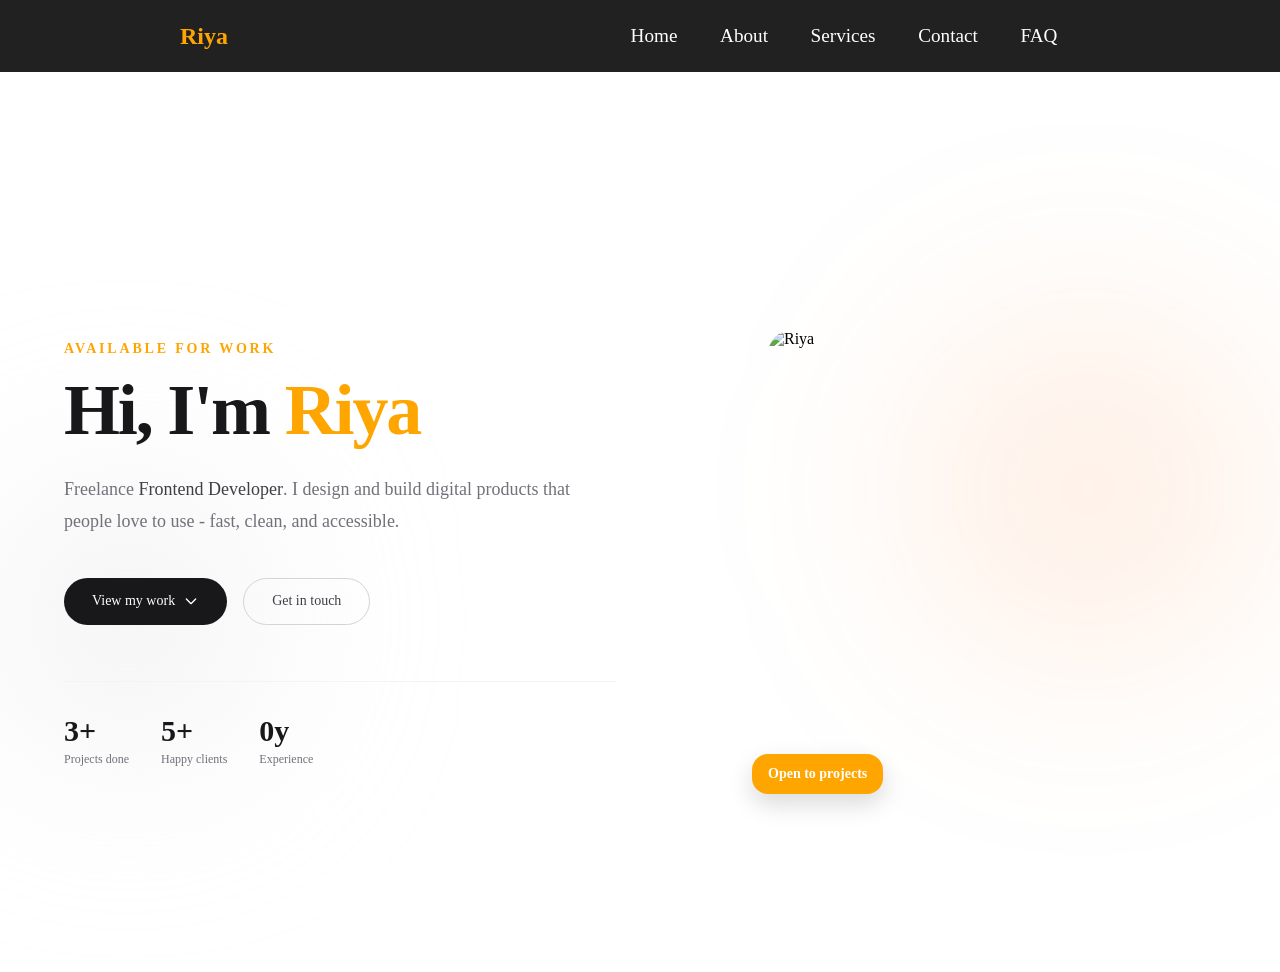
==== index.html @ 4c2017e2 "initial commit" ====
<!DOCTYPE html>
<html lang="en">
<head>
    <meta charset="UTF-8">
    <meta name="viewport" content="width=device-width, initial-scale=1.0">
    <title>Riya Portfolio</title>
    <link rel="stylesheet" href="mystyle.css">
</head>
<body>
    <header>
        <div class="logo">
            <span class="accent">Riya</span>
        </div>
        <nav>
            <li>Home</li>
            <li>About</li>
            <li>Services</li>
            <li>Contact</li>
            <li>FAQ</li>
        </nav>
    </header>
 <main>

  <section id="hero" class="hero-section">
    <div class="hero-blob hero-blob-right"></div>
    <div class="hero-blob hero-blob-left"></div>
    <div class="container">
      <div class="hero-grid">
        <div class="hero-content">
          <p class="hero-label reveal in accent" style="font-weight: bold;">
            Available for work
          </p>
          <h1 class="hero-title reveal d1 in">
            Hi, I'm <span class="accent">Riya</span>
          </h1>

          <p class="hero-description reveal d2 in">
            Freelance
            <strong>Frontend Developer</strong>.
            I design and build digital products that people love to use -
            fast, clean, and accessible.
          </p>

          <div class="hero-actions reveal d3 in">

            <a href="#work" class="btn btn-primary shimmer">
              View my work
              <svg viewBox="0 0 24 24" aria-hidden="true">
                <path
                  d="M19 9l-7 7-7-7"
                  stroke-linecap="round"
                  stroke-linejoin="round">
                </path>
              </svg>
            </a>

            <a href="#contact" class="btn btn-secondary">
              Get in touch
            </a>

          </div>

          <div class="hero-stats reveal d4 in">

            <div class="stat">
              <p class="stat-number">3+</p>
              <p class="stat-label">Projects done</p>
            </div>

            <div class="stat">
              <p class="stat-number">5+</p>
              <p class="stat-label">Happy clients</p>
            </div>

            <div class="stat">
              <p class="stat-number">0y</p>
              <p class="stat-label">Experience</p>
            </div>

          </div>

        </div>

        <div class="hero-image-wrapper reveal d2 in">

          <div class="hero-image-card">

            <div class="pf">
              <img
                src="profile.jpg"
                alt="Riya">
            </div>

            <div class="status-badge">
              Open to projects
            </div>

          </div>

        </div>

      </div>

    </div>

  </section>

</main>
</body>
</html>
---- mystyle.css ----
*{
    margin: 0;
    box-sizing: border-box;
}

header{
    display: flex;
  background-color: rgba(9, 9, 11, 0.9);
    justify-content: space-around;
    height: 8vh;
    align-items: center;
    justify-content: space-around;
}
.logo{
    font-size: 1.5em;
    font-weight: bold;
    color: rgb(255 255 255); /* white */
}
nav{
    width: 40%;
    display: flex;
    justify-content: space-evenly;
    list-style: none;
}
.icons{
    width: 20%;
    text-align: center;
}
nav li{
    font-size: 1.2em;
    /* font-weight: bold; */
    color: rgb(255 255 255); /* white */
   
    transition-property: color;
    transition-timing-function: cubic-bezier(0.4, 0, 0.2, 1);
    transition-duration: 150ms;
}

nav li:hover {
  color: rgb(24 24 27); /* zinc-900 */
}
main {
  width: 100%;
}

/* Hero Section */
.hero-blob {
  position: absolute;
  border-radius: 50%;
  pointer-events: none;
  filter: blur(96px);
}

.hero-blob-right {
  top: 25%;
  right: 0;
  width: 24rem;
  height: 24rem;
  background: rgba(249, 115, 22, 0.1);
}

.hero-blob-left {
  bottom: 25%;
  left: 0;
  width: 16rem;
  height: 16rem;
  background: rgba(228, 228, 231, 0.5);
}

.hero-image-wrapper {
  display: flex;
  justify-content: center;
}


/* HERO */

.hero-section {
  position: relative;
  min-height: 100vh;
  display: flex;
  align-items: center;
  padding-top: 4rem;
  overflow: hidden;
}

.container {
  position: relative;
  z-index: 10;
  width: 100%;
  max-width: 1200px;
  margin: 0 auto;
  padding: 6rem 1.5rem;
}

.hero-grid {
  display: grid;
  gap: 3rem;
  align-items: center;
}

.hero-content {
  max-width: 600px;
}

/* Decorative blobs */

.hero-blob {
  position: absolute;
  border-radius: 50%;
  pointer-events: none;
}

.hero-blob-right {
  top: 25%;
  right: 0;
  width: 24rem;
  height: 24rem;
  background: rgba(249, 115, 22, 0.1);
  filter: blur(100px);
}

.hero-blob-left {
  left: 0;
  bottom: 25%;
  width: 16rem;
  height: 16rem;
  background: rgba(228, 228, 231, 0.5);
  filter: blur(100px);
}

/* Text */

.hero-label {
  margin-bottom: 1rem;
  color: var(--accent);
  font-size: .875rem;
  font-weight: 500;
  text-transform: uppercase;
  letter-spacing: .2em;
}

.hero-title {
  margin-bottom: 1.5rem;
  color: #18181b;
  font-size: clamp(3rem, 8vw, 4.5rem);
  font-weight: 700;
  line-height: 1.05;
  letter-spacing: -0.03em;
}

.accent {
  color: orange;
}

.hero-description {
  max-width: 32rem;
  margin-bottom: 2.5rem;
  color: #71717a;
  font-size: 1.125rem;
  font-weight: 300;
  line-height: 1.8;
}

.hero-description strong {
  color: #3f3f46;
  font-weight: 500;
}

/* Buttons */

.hero-actions {
  display: flex;
  flex-wrap: wrap;
  gap: 1rem;
}

.btn {
  display: inline-flex;
  align-items: center;
  justify-content: center;
  gap: .5rem;

  padding: .9rem 1.75rem;

  border-radius: 999px;
  text-decoration: none;

  font-size: .875rem;
  font-weight: 500;

  transition: .3s ease;
}

.btn svg {
  width: 16px;
  height: 16px;
  fill: none;
  stroke: currentColor;
  stroke-width: 2;
}

.btn-primary {
  background: #18181b;
  color: white;
}

.btn-primary:hover {
  background: #3f3f46;
}

.btn-secondary {
  border: 1px solid #d4d4d8;
  color: #3f3f46;
}

.btn-secondary:hover {
  background: #fafafa;
}

/* Stats */

.hero-stats {
  display: flex;
  gap: 2rem;

  margin-top: 3.5rem;
  padding-top: 2rem;

  border-top: 1px solid #f4f4f5;
}

.stat-number {
  color: #18181b;
  font-size: 1.875rem;
  font-weight: 700;
}

.stat-label {
  margin-top: .25rem;
  color: #71717a;
  font-size: .75rem;
}

/* Image */

.hero-image-wrapper {
  display: flex;
  justify-content: center;
}

.hero-image-card {
  position: relative;
  width: 24rem;
  height: 24rem;
}

.pf {
  width: 100%;
  height: 100%;
  overflow: hidden;
  border-radius: 1.5rem;
}

.pf img {
  width: 100%;
  height: 100%;
  object-fit: cover;
  display: block;
}

.status-badge {
  position: absolute;
  left: -1rem;
  bottom: -1rem;

  padding: .75rem 1rem;

  background: orange;
  color: white;

  font-size: .875rem;
  font-weight: 700;

  border-radius: 1rem;

  box-shadow: 0 10px 25px rgba(0,0,0,.15);
}

/* Desktop */

@media (min-width: 768px) {
  .hero-grid {
    grid-template-columns: 1fr 1fr;
  }

  .hero-image-wrapper {
    justify-content: flex-end;
  }
}

@media (min-width: 1024px) {
  .hero-image-card {
    width: 28rem;
    height: 28rem;
  }
}

/* Dark mode */

.dark .hero-title,
.dark .stat-number {
  color: white;
}

.dark .hero-description,
.dark .stat-label {
  color: #a1a1aa;
}

.dark .hero-description strong {
  color: #d4d4d8;
}

.dark .btn-primary {
  background: white;
  color: #18181b;
}

.dark .btn-primary:hover {
  background: #e4e4e7;
}

.dark .btn-secondary {
  color: #d4d4d8;
  border-color: #3f3f46;
}

.dark .btn-secondary:hover {
  background: #18181b;
}

.dark .hero-stats {
  border-color: #27272a;
}

.dark .hero-blob-left {
  background: rgba(39, 39, 42, .3);
}
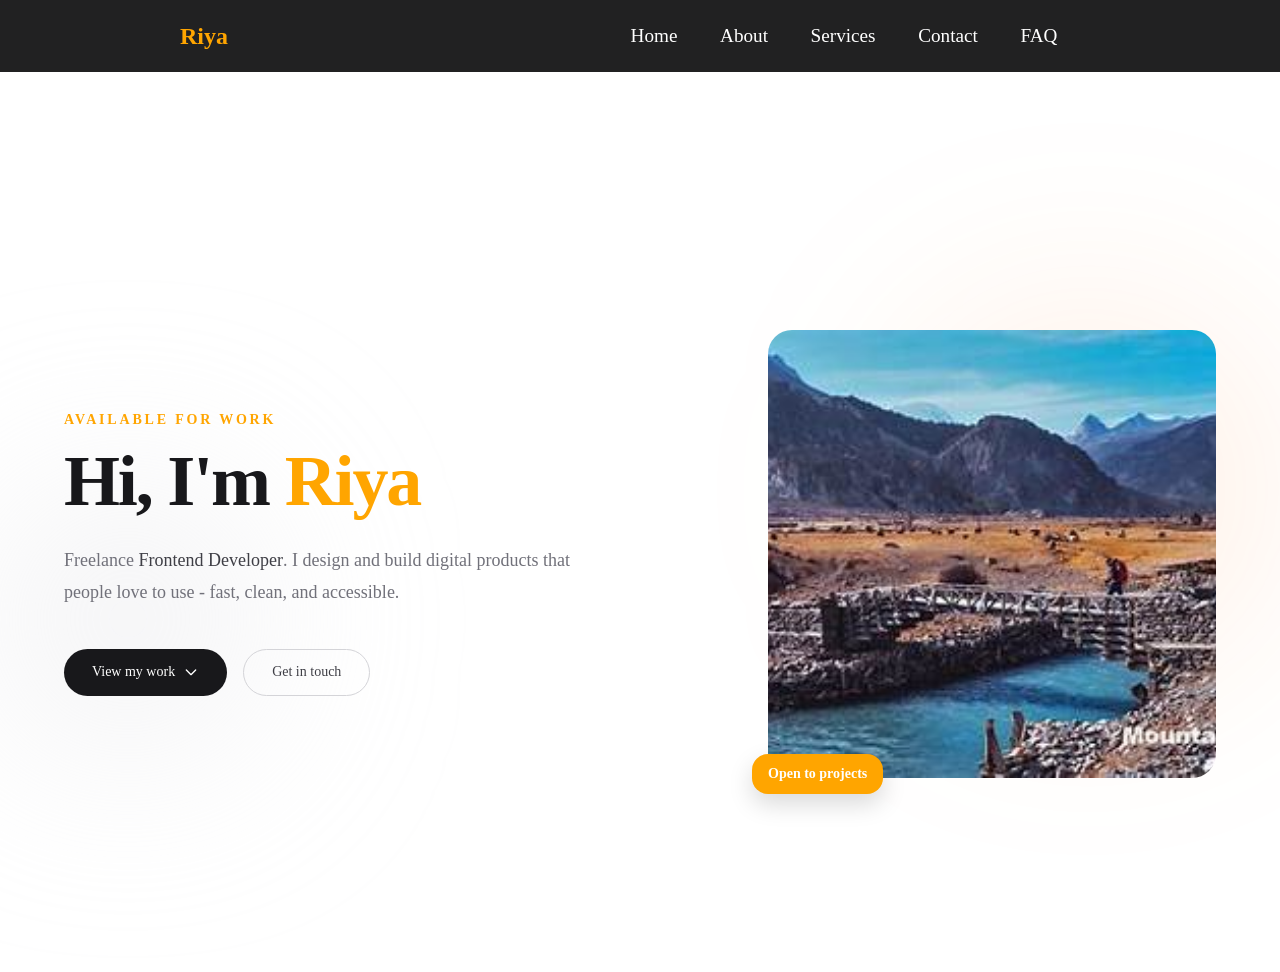
==== commit 0ec158a8: "add profile" ====
--- a/index.html
+++ b/index.html
@@ -60,7 +60,7 @@
 
           </div>
 
-          <div class="hero-stats reveal d4 in">
+          <!-- <div class="hero-stats reveal d4 in">
 
             <div class="stat">
               <p class="stat-number">3+</p>
@@ -77,7 +77,7 @@
               <p class="stat-label">Experience</p>
             </div>
 
-          </div>
+          </div> -->
 
         </div>
 
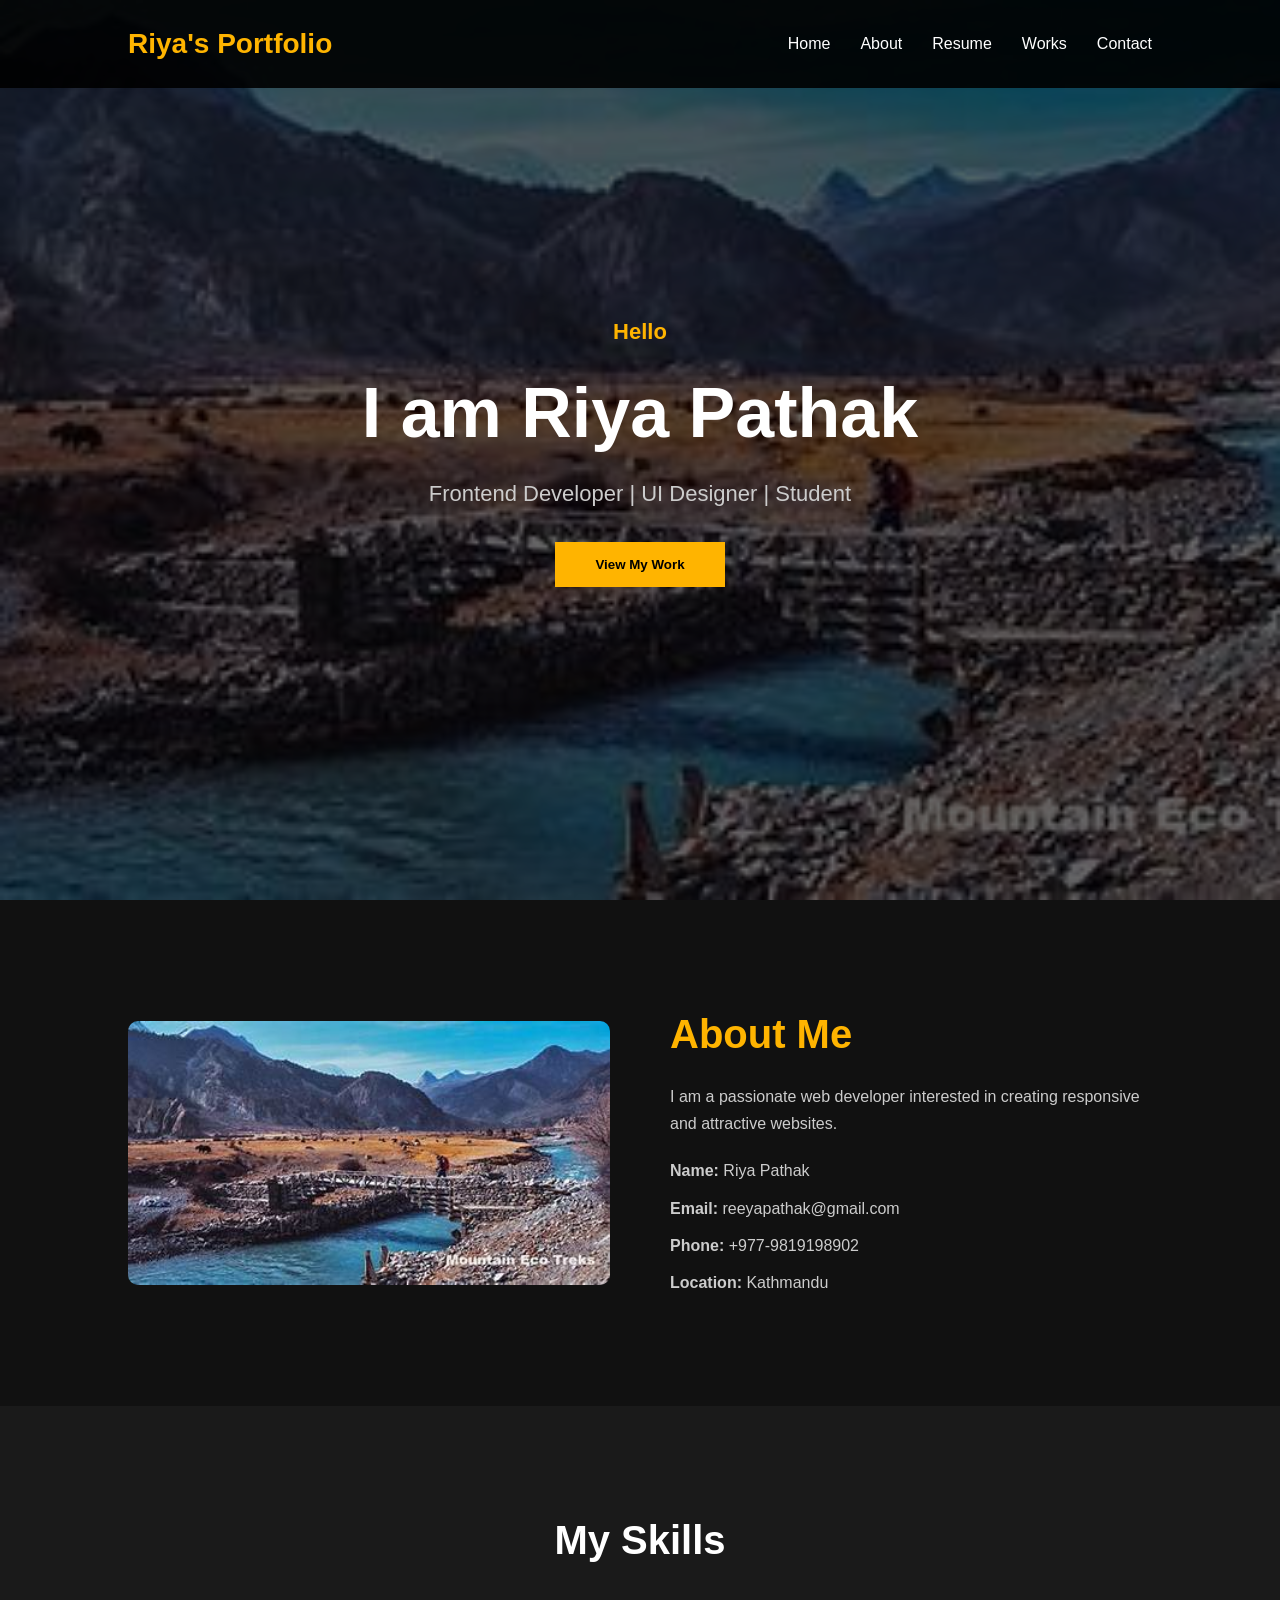
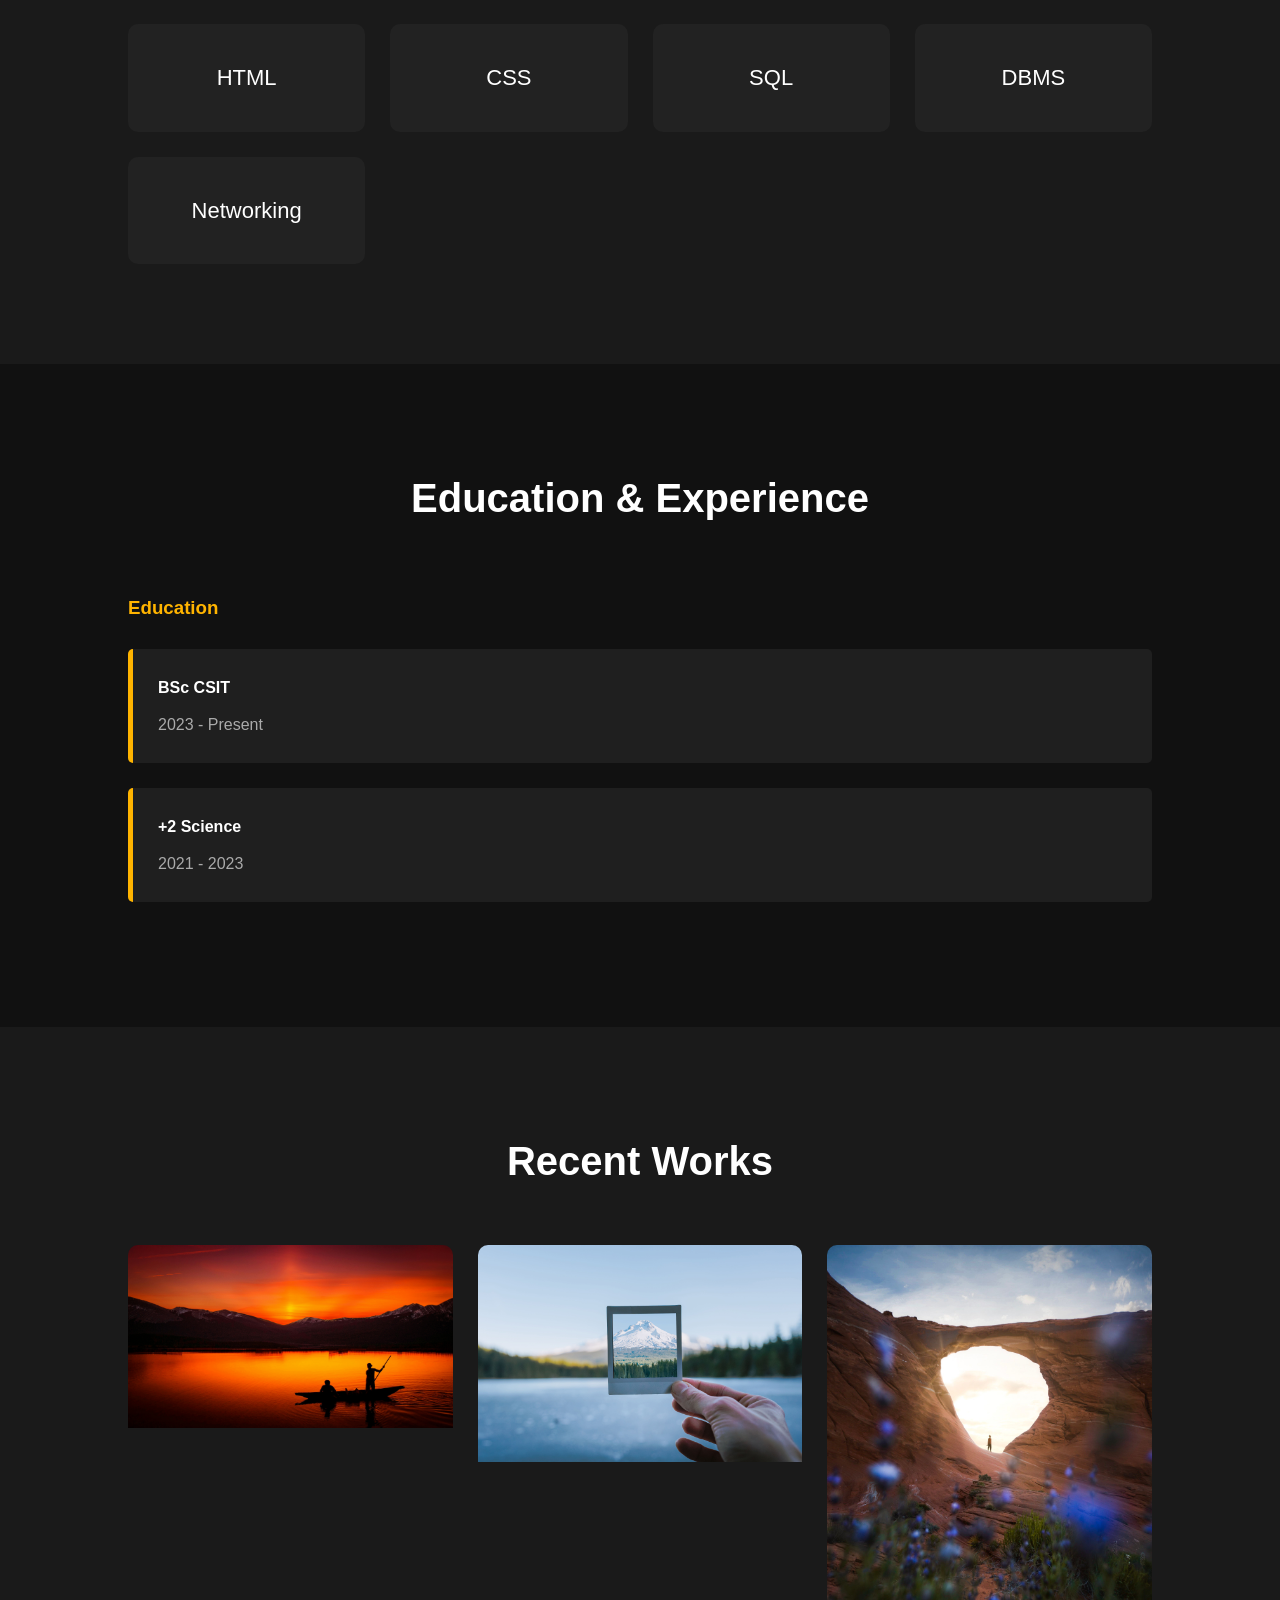
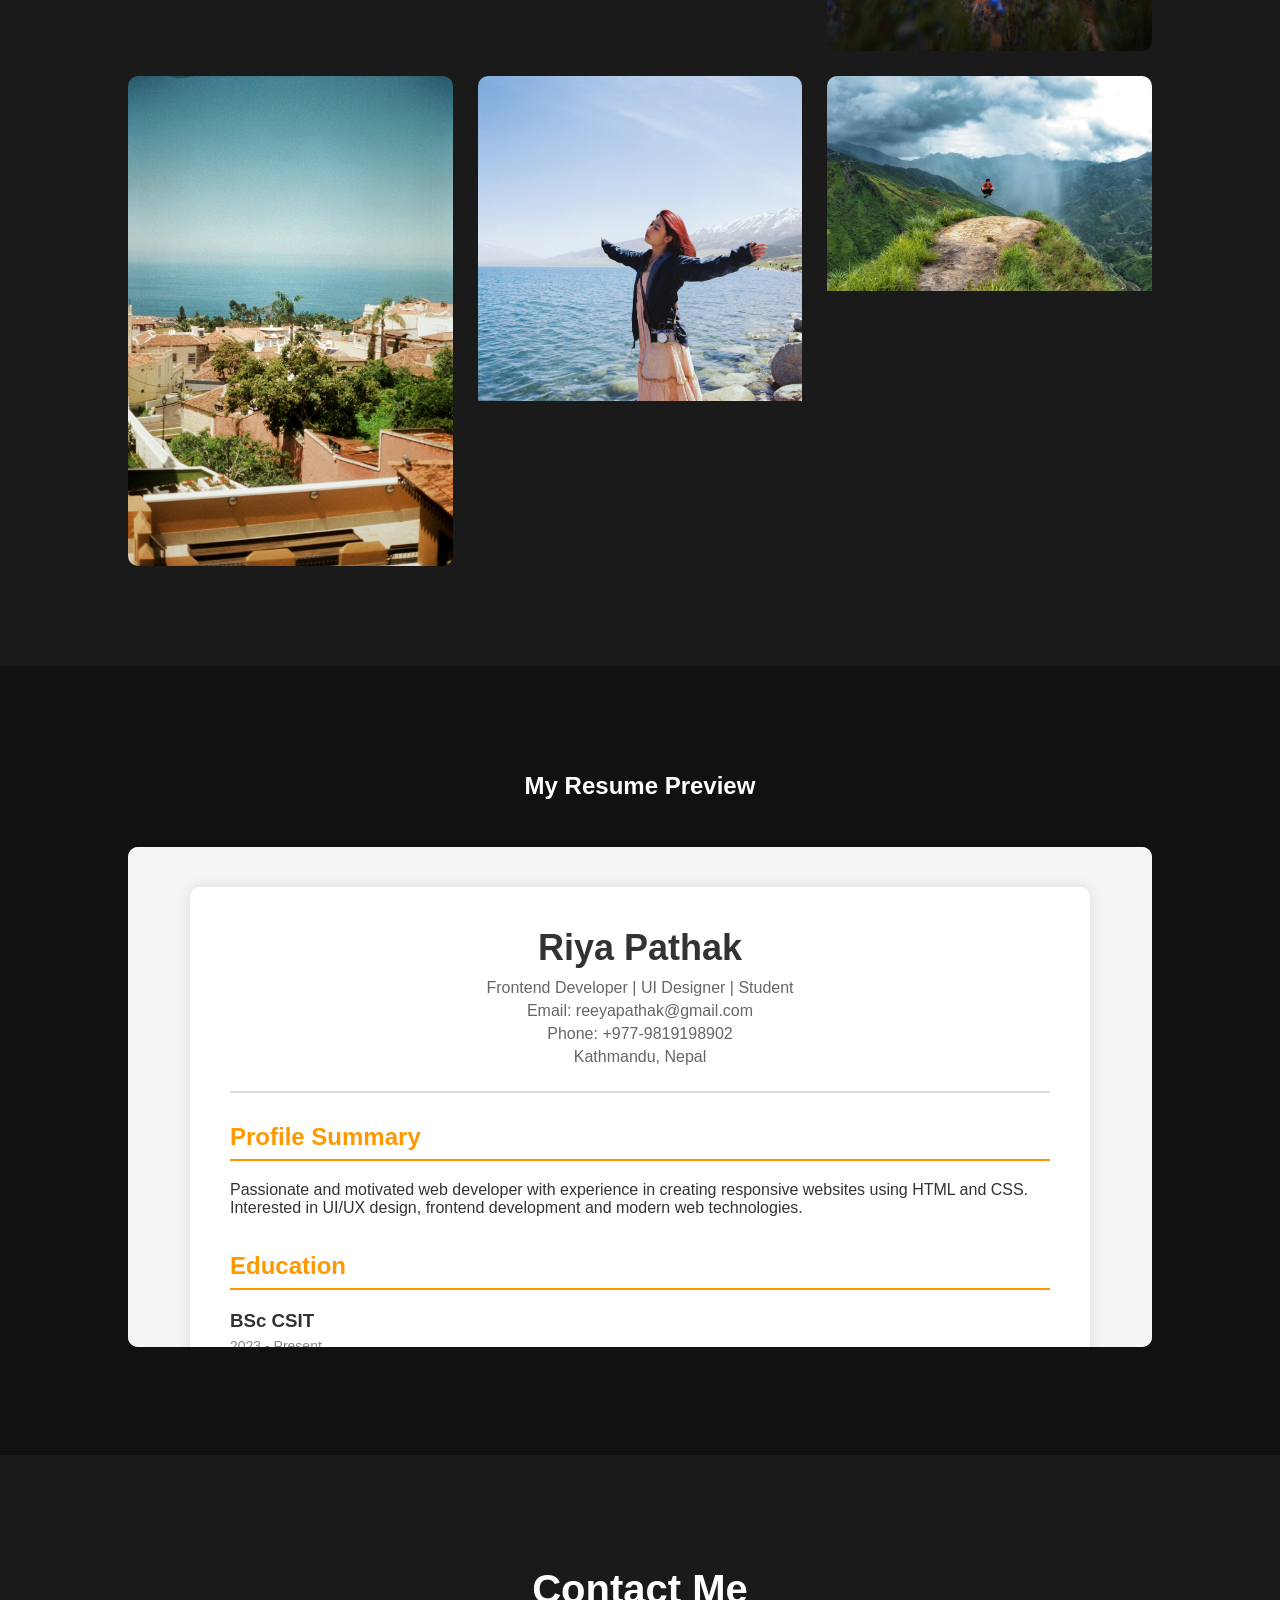
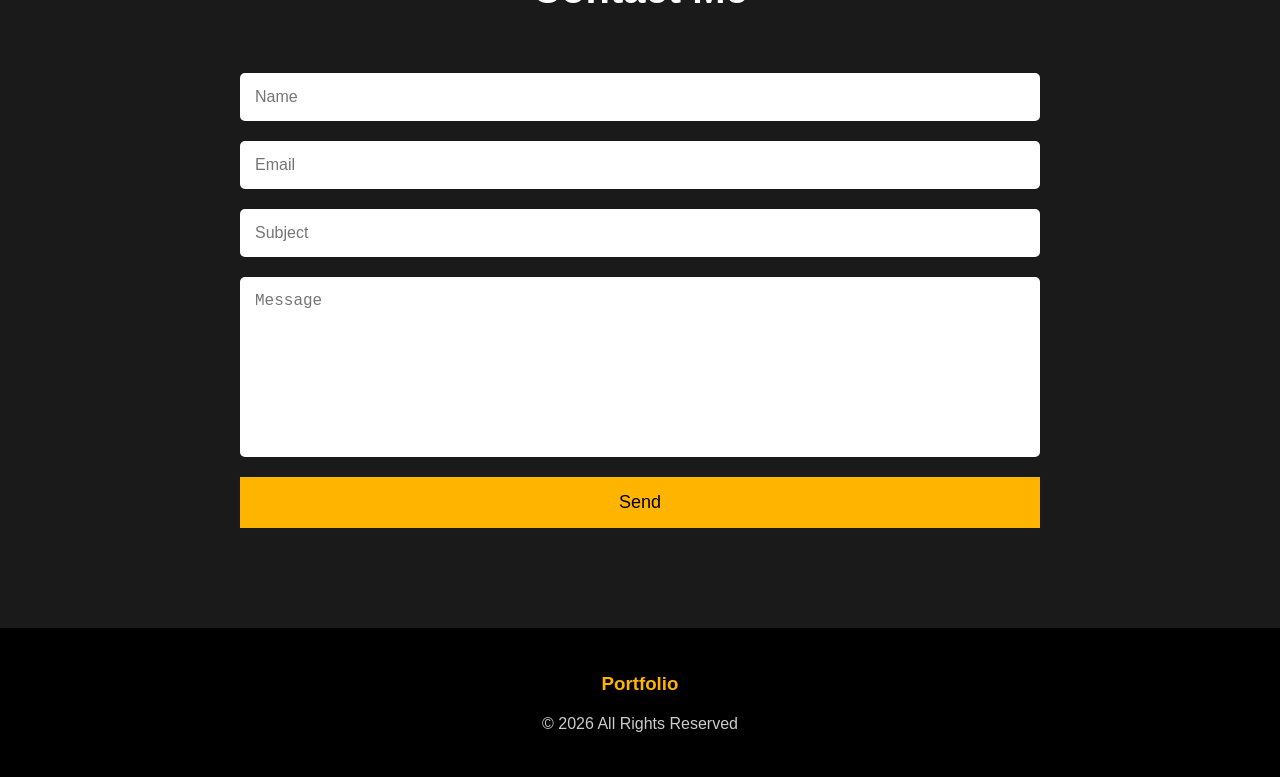
==== commit 14e74a55: "rewrite" ====
--- a/index.html
+++ b/index.html
@@ -1,110 +1,170 @@
 <!DOCTYPE html>
 <html lang="en">
+
 <head>
     <meta charset="UTF-8">
     <meta name="viewport" content="width=device-width, initial-scale=1.0">
-    <title>Riya Portfolio</title>
+    <title>Personal Portfolio</title>
+
     <link rel="stylesheet" href="mystyle.css">
 </head>
+
 <body>
     <header>
-        <div class="logo">
-            <span class="accent">Riya</span>
-        </div>
         <nav>
-            <li>Home</li>
-            <li>About</li>
-            <li>Services</li>
-            <li>Contact</li>
-            <li>FAQ</li>
+            <div class="logo">
+                Riya's Portfolio
+            </div>
+            <ul>
+                <li><a href="#hero">Home</a></li>
+                <li><a href="#about">About</a></li>
+                <li><a href="#resume">Resume</a></li>
+                <li><a href="#portfolio">Works</a></li>
+                <li><a href="#contact">Contact</a></li>
+            </ul>
         </nav>
     </header>
- <main>
 
-  <section id="hero" class="hero-section">
-    <div class="hero-blob hero-blob-right"></div>
-    <div class="hero-blob hero-blob-left"></div>
-    <div class="container">
-      <div class="hero-grid">
-        <div class="hero-content">
-          <p class="hero-label reveal in accent" style="font-weight: bold;">
-            Available for work
-          </p>
-          <h1 class="hero-title reveal d1 in">
-            Hi, I'm <span class="accent">Riya</span>
-          </h1>
 
-          <p class="hero-description reveal d2 in">
-            Freelance
-            <strong>Frontend Developer</strong>.
-            I design and build digital products that people love to use -
-            fast, clean, and accessible.
-          </p>
+    <section id="hero">
+        <div class="overlay">
+            <h4>Hello</h4>
+            <h1>
+                I am Riya Pathak
+            </h1>
+            <p>
+                Frontend Developer | UI Designer | Student
+            </p>
+            <button>View My Work</button>
+        </div>
+    </section>
 
-          <div class="hero-actions reveal d3 in">
 
-            <a href="#work" class="btn btn-primary shimmer">
-              View my work
-              <svg viewBox="0 0 24 24" aria-hidden="true">
-                <path
-                  d="M19 9l-7 7-7-7"
-                  stroke-linecap="round"
-                  stroke-linejoin="round">
-                </path>
-              </svg>
-            </a>
+    <section id="about">
+        <div class="about-left">
+            <img src="images/profile.jpg">
+        </div>
 
-            <a href="#contact" class="btn btn-secondary">
-              Get in touch
-            </a>
+        <div class="about-right">
+            <h2>About Me</h2>
+            <p>
+                I am a passionate web developer interested
+                in creating responsive and attractive websites.
+            </p>
 
-          </div>
+            <div class="info">
+                <p><strong>Name:</strong> Riya Pathak</p>
+                <p><strong>Email:</strong> reeyapathak@gmail.com</p>
+                <p><strong>Phone:</strong> +977-9819198902</p>
+                <p><strong>Location:</strong> Kathmandu</p>
+            </div>
+        </div>
+    </section>
 
-          <!-- <div class="hero-stats reveal d4 in">
 
-            <div class="stat">
-              <p class="stat-number">3+</p>
-              <p class="stat-label">Projects done</p>
+    <section id="skills">
+        <h2>My Skills</h2>
+        <div class="skill-container">
+
+            <div class="skill-card">
+                HTML
             </div>
 
-            <div class="stat">
-              <p class="stat-number">5+</p>
-              <p class="stat-label">Happy clients</p>
+            <div class="skill-card">
+                CSS
             </div>
 
-            <div class="stat">
-              <p class="stat-number">0y</p>
-              <p class="stat-label">Experience</p>
+            <div class="skill-card">
+                SQL
             </div>
 
-          </div> -->
+            <div class="skill-card">
+                DBMS
+            </div>
+
+            <div class="skill-card">
+                Networking
+            </div>
+
+        </div>
+    </section>
+
+
+    <section id="resume">
+        <h2>Education & Experience</h2>
+        <div class="resume-container">
+            <div class="education">
+                <h3>Education</h3>
+                <div class="box">
+                    <h4>BSc CSIT</h4>
+                    <p>2023 - Present</p>
+                </div>
+
+                <div class="box">
+                    <h4>+2 Science</h4>
+                    <p>2021 - 2023</p>
+                </div>
+            </div>
+
+        </div>
+    </section>
+
+
+    <section id="portfolio">
+        <h2>Recent Works</h2>
+        <div class="gallery">
+            <div class="project">
+                <img src="images/p1.jpg">
+            </div>
+
+            <div class="project">
+                <img src="images/p2.jpg">
+            </div>
+
+            <div class="project">
+                <img src="images/p3.jpg">
+            </div>
+
+            <div class="project">
+                <img src="images/p4.jpg">
+            </div>
+
+            <div class="project">
+                <img src="images/p5.jpg">
+            </div>
+
+            <div class="project">
+                <img src="images/p6.jpg">
+            </div>
 
         </div>
 
-        <div class="hero-image-wrapper reveal d2 in">
+    </section>
 
-          <div class="hero-image-card">
 
-            <div class="pf">
-              <img
-                src="profile.jpg"
-                alt="Riya">
-            </div>
+    <section id="frame">
+        <h2>My Resume Preview</h2>
+        <iframe src="resume.html"></iframe>
+    </section>
 
-            <div class="status-badge">
-              Open to projects
-            </div>
 
-          </div>
+    <section id="contact">
+        <h2>Contact Me</h2>
 
-        </div>
+        <form>
+            <input type="text" placeholder="Name">
+            <input type="email" placeholder="Email">
+            <input type="text" placeholder="Subject">
+            <textarea placeholder="Message"></textarea>
+            <button>Send</button>
+        </form>
+    </section>
 
-      </div>
 
-    </div>
+    <footer>
+        <h3>Portfolio</h3>
+        <p>© 2026 All Rights Reserved</p>
+    </footer>
 
-  </section>
-
-</main>
 </body>
 </html>
--- a/mystyle.css
+++ b/mystyle.css
@@ -1,349 +1,430 @@
 *{
-    margin: 0;
-    box-sizing: border-box;
-}
+    margin:0;
+    padding:0;
+    box-sizing:border-box;
+    scroll-behavior:smooth;
+}
+
+body{
+    font-family: 'Segoe UI', sans-serif;
+    background:#111;
+    color:#fff;
+    line-height:1.7;
+}
+
+img{
+    width:100%;
+    display:block;
+}
+
+a{
+    text-decoration:none;
+    color:white;
+}
+
+ul{
+    list-style:none;
+}
+
+section{
+    padding:100px 10%;
+}
+
+h1,h2,h3,h4{
+    margin-bottom:15px;
+}
+
+p{
+    color:#cccccc;
+}
+
+
 
 header{
-    display: flex;
-  background-color: rgba(9, 9, 11, 0.9);
-    justify-content: space-around;
-    height: 8vh;
-    align-items: center;
-    justify-content: space-around;
-}
+    position:fixed;
+    top:0;
+    left:0;
+    width:100%;
+    z-index:1000;
+    background:rgba(0,0,0,0.9);
+}
+
+nav{
+    display:flex;
+    justify-content:space-between;
+    align-items:center;
+    padding:20px 10%;
+}
+
 .logo{
-    font-size: 1.5em;
-    font-weight: bold;
-    color: rgb(255 255 255); /* white */
-}
-nav{
-    width: 40%;
-    display: flex;
-    justify-content: space-evenly;
-    list-style: none;
-}
-.icons{
-    width: 20%;
-    text-align: center;
-}
-nav li{
-    font-size: 1.2em;
-    /* font-weight: bold; */
-    color: rgb(255 255 255); /* white */
-   
-    transition-property: color;
-    transition-timing-function: cubic-bezier(0.4, 0, 0.2, 1);
-    transition-duration: 150ms;
-}
-
-nav li:hover {
-  color: rgb(24 24 27); /* zinc-900 */
-}
-main {
-  width: 100%;
-}
-
-/* Hero Section */
-.hero-blob {
-  position: absolute;
-  border-radius: 50%;
-  pointer-events: none;
-  filter: blur(96px);
-}
-
-.hero-blob-right {
-  top: 25%;
-  right: 0;
-  width: 24rem;
-  height: 24rem;
-  background: rgba(249, 115, 22, 0.1);
-}
-
-.hero-blob-left {
-  bottom: 25%;
-  left: 0;
-  width: 16rem;
-  height: 16rem;
-  background: rgba(228, 228, 231, 0.5);
-}
-
-.hero-image-wrapper {
-  display: flex;
-  justify-content: center;
-}
-
-
-/* HERO */
-
-.hero-section {
-  position: relative;
-  min-height: 100vh;
-  display: flex;
-  align-items: center;
-  padding-top: 4rem;
-  overflow: hidden;
-}
-
-.container {
-  position: relative;
-  z-index: 10;
-  width: 100%;
-  max-width: 1200px;
-  margin: 0 auto;
-  padding: 6rem 1.5rem;
-}
-
-.hero-grid {
-  display: grid;
-  gap: 3rem;
-  align-items: center;
-}
-
-.hero-content {
-  max-width: 600px;
-}
-
-/* Decorative blobs */
-
-.hero-blob {
-  position: absolute;
-  border-radius: 50%;
-  pointer-events: none;
-}
-
-.hero-blob-right {
-  top: 25%;
-  right: 0;
-  width: 24rem;
-  height: 24rem;
-  background: rgba(249, 115, 22, 0.1);
-  filter: blur(100px);
-}
-
-.hero-blob-left {
-  left: 0;
-  bottom: 25%;
-  width: 16rem;
-  height: 16rem;
-  background: rgba(228, 228, 231, 0.5);
-  filter: blur(100px);
-}
-
-/* Text */
-
-.hero-label {
-  margin-bottom: 1rem;
-  color: var(--accent);
-  font-size: .875rem;
-  font-weight: 500;
-  text-transform: uppercase;
-  letter-spacing: .2em;
-}
-
-.hero-title {
-  margin-bottom: 1.5rem;
-  color: #18181b;
-  font-size: clamp(3rem, 8vw, 4.5rem);
-  font-weight: 700;
-  line-height: 1.05;
-  letter-spacing: -0.03em;
-}
-
-.accent {
-  color: orange;
-}
-
-.hero-description {
-  max-width: 32rem;
-  margin-bottom: 2.5rem;
-  color: #71717a;
-  font-size: 1.125rem;
-  font-weight: 300;
-  line-height: 1.8;
-}
-
-.hero-description strong {
-  color: #3f3f46;
-  font-weight: 500;
-}
-
-/* Buttons */
-
-.hero-actions {
-  display: flex;
-  flex-wrap: wrap;
-  gap: 1rem;
-}
-
-.btn {
-  display: inline-flex;
-  align-items: center;
-  justify-content: center;
-  gap: .5rem;
-
-  padding: .9rem 1.75rem;
-
-  border-radius: 999px;
-  text-decoration: none;
-
-  font-size: .875rem;
-  font-weight: 500;
-
-  transition: .3s ease;
-}
-
-.btn svg {
-  width: 16px;
-  height: 16px;
-  fill: none;
-  stroke: currentColor;
-  stroke-width: 2;
-}
-
-.btn-primary {
-  background: #18181b;
-  color: white;
-}
-
-.btn-primary:hover {
-  background: #3f3f46;
-}
-
-.btn-secondary {
-  border: 1px solid #d4d4d8;
-  color: #3f3f46;
-}
-
-.btn-secondary:hover {
-  background: #fafafa;
-}
-
-/* Stats */
-
-.hero-stats {
-  display: flex;
-  gap: 2rem;
-
-  margin-top: 3.5rem;
-  padding-top: 2rem;
-
-  border-top: 1px solid #f4f4f5;
-}
-
-.stat-number {
-  color: #18181b;
-  font-size: 1.875rem;
-  font-weight: 700;
-}
-
-.stat-label {
-  margin-top: .25rem;
-  color: #71717a;
-  font-size: .75rem;
-}
-
-/* Image */
-
-.hero-image-wrapper {
-  display: flex;
-  justify-content: center;
-}
-
-.hero-image-card {
-  position: relative;
-  width: 24rem;
-  height: 24rem;
-}
-
-.pf {
-  width: 100%;
-  height: 100%;
-  overflow: hidden;
-  border-radius: 1.5rem;
-}
-
-.pf img {
-  width: 100%;
-  height: 100%;
-  object-fit: cover;
-  display: block;
-}
-
-.status-badge {
-  position: absolute;
-  left: -1rem;
-  bottom: -1rem;
-
-  padding: .75rem 1rem;
-
-  background: orange;
-  color: white;
-
-  font-size: .875rem;
-  font-weight: 700;
-
-  border-radius: 1rem;
-
-  box-shadow: 0 10px 25px rgba(0,0,0,.15);
-}
-
-/* Desktop */
-
-@media (min-width: 768px) {
-  .hero-grid {
-    grid-template-columns: 1fr 1fr;
-  }
-
-  .hero-image-wrapper {
-    justify-content: flex-end;
-  }
-}
-
-@media (min-width: 1024px) {
-  .hero-image-card {
-    width: 28rem;
-    height: 28rem;
-  }
-}
-
-/* Dark mode */
-
-.dark .hero-title,
-.dark .stat-number {
-  color: white;
-}
-
-.dark .hero-description,
-.dark .stat-label {
-  color: #a1a1aa;
-}
-
-.dark .hero-description strong {
-  color: #d4d4d8;
-}
-
-.dark .btn-primary {
-  background: white;
-  color: #18181b;
-}
-
-.dark .btn-primary:hover {
-  background: #e4e4e7;
-}
-
-.dark .btn-secondary {
-  color: #d4d4d8;
-  border-color: #3f3f46;
-}
-
-.dark .btn-secondary:hover {
-  background: #18181b;
-}
-
-.dark .hero-stats {
-  border-color: #27272a;
-}
-
-.dark .hero-blob-left {
-  background: rgba(39, 39, 42, .3);
+    font-size:28px;
+    font-weight:bold;
+    color:#ffb400;
+}
+
+nav ul{
+    display:flex;
+    gap:30px;
+}
+
+nav ul li a{
+    transition:.3s;
+}
+
+nav ul li a:hover{
+    color:#ffb400;
+}
+
+
+
+#hero{
+    height:100vh;
+    background:url("images/profile.jpg");
+    background-size:cover;
+    background-position:center;
+    background-repeat:no-repeat;
+
+    display:flex;
+    justify-content:center;
+    align-items:center;
+    text-align:center;
+
+    position:relative;
+}
+
+#hero::before{
+    content:"";
+    position:absolute;
+    inset:0;
+    background:rgba(0,0,0,.6);
+}
+
+.overlay{
+    position:relative;
+    z-index:2;
+    max-width:800px;
+}
+
+.overlay h4{
+    color:#ffb400;
+    font-size:22px;
+}
+
+.overlay h1{
+    font-size:70px;
+    line-height:1.2;
+    margin:20px 0;
+}
+
+.overlay p{
+    font-size:22px;
+}
+
+.overlay button{
+    margin-top:30px;
+    padding:15px 40px;
+    border:none;
+    background:#ffb400;
+    color:black;
+    font-weight:bold;
+    cursor:pointer;
+    transition:.4s;
+}
+
+.overlay button:hover{
+    background:white;
+}
+
+
+#about{
+    display:flex;
+    align-items:center;
+    gap:60px;
+}
+
+.about-left{
+    flex:1;
+}
+
+.about-left img{
+    border-radius:10px;
+}
+
+.about-right{
+    flex:1;
+}
+
+.about-right h2{
+    font-size:40px;
+    color:#ffb400;
+}
+
+.info{
+    margin-top:20px;
+}
+
+.info p{
+    margin-bottom:10px;
+}
+
+
+#skills{
+    background:#1a1a1a;
+}
+
+#skills h2{
+    text-align:center;
+    margin-bottom:50px;
+    font-size:40px;
+}
+
+.skill-container{
+    display:grid;
+    grid-template-columns:repeat(auto-fit,minmax(220px,1fr));
+    gap:25px;
+}
+
+.skill-card{
+    background:#222;
+    padding:35px;
+    text-align:center;
+    border-radius:10px;
+    font-size:22px;
+    transition:.4s;
+}
+
+.skill-card:hover{
+    transform:translateY(-10px);
+    background:#ffb400;
+    color:black;
+}
+
+
+#resume h2{
+    text-align:center;
+    margin-bottom:60px;
+    font-size:40px;
+}
+
+.resume-container{
+    display:flex;
+    gap:40px;
+}
+
+.education,
+.experience{
+    flex:1;
+}
+
+.education h3,
+.experience h3{
+    color:#ffb400;
+    margin-bottom:25px;
+}
+
+.box{
+    background:#1f1f1f;
+    padding:25px;
+    margin-bottom:25px;
+    border-left:5px solid #ffb400;
+    border-radius:5px;
+    transition:.4s;
+}
+
+.box:hover{
+    transform:translateX(10px);
+}
+
+.box h4{
+    margin-bottom:10px;
+}
+
+.box p{
+    color:#aaa;
+}
+
+
+
+#portfolio{
+    background:#1a1a1a;
+}
+
+#portfolio h2{
+    text-align:center;
+    margin-bottom:50px;
+    font-size:40px;
+}
+
+.gallery{
+    display:grid;
+    grid-template-columns:repeat(3,1fr);
+    gap:25px;
+}
+
+.project{
+    overflow:hidden;
+    border-radius:10px;
+}
+
+.project img{
+    transition:.5s;
+}
+
+.project:hover img{
+    transform:scale(1.1);
+}
+
+
+
+#frame h2{
+    text-align:center;
+    margin-bottom:40px;
+}
+
+iframe{
+    width:100%;
+    height:500px;
+    border:none;
+    border-radius:10px;
+    background:white;
+}
+
+
+
+#contact{
+    background:#1a1a1a;
+}
+
+#contact h2{
+    text-align:center;
+    margin-bottom:50px;
+    font-size:40px;
+}
+
+form{
+    max-width:800px;
+    margin:auto;
+
+    display:flex;
+    flex-direction:column;
+    gap:20px;
+}
+
+input,
+textarea{
+    padding:15px;
+    border:none;
+    border-radius:5px;
+    outline:none;
+    font-size:16px;
+}
+
+textarea{
+    min-height:180px;
+    resize:none;
+}
+
+form button{
+    padding:15px;
+    background:#ffb400;
+    border:none;
+    font-size:18px;
+    cursor:pointer;
+    transition:.4s;
+}
+
+form button:hover{
+    background:white;
+}
+
+
+
+footer{
+    text-align:center;
+    padding:40px;
+    background:black;
+}
+
+footer h3{
+    color:#ffb400;
+    margin-bottom:10px;
+}
+
+
+
+@keyframes fadeUp{
+    from{
+        opacity:0;
+        transform:translateY(40px);
+    }
+
+    to{
+        opacity:1;
+        transform:translateY(0);
+    }
+}
+
+#about,
+#skills,
+#resume,
+#portfolio,
+#contact{
+    animation:fadeUp 1s ease;
+}
+
+@media(max-width:768px){
+
+    nav{
+        flex-direction:column;
+        gap:20px;
+    }
+
+    nav ul{
+        flex-wrap:wrap;
+        justify-content:center;
+    }
+
+    .overlay h1{
+        font-size:42px;
+    }
+
+    .overlay p{
+        font-size:18px;
+    }
+
+    .gallery{
+        grid-template-columns:1fr;
+    }
+
+    section{
+        padding:80px 6%;
+    }
+}
+
+@media(max-width:480px){
+
+    .overlay h1{
+        font-size:32px;
+    }
+
+    .overlay h4{
+        font-size:18px;
+    }
+
+    .logo{
+        font-size:22px;
+    }
+
+    #skills h2,
+    #resume h2,
+    #portfolio h2,
+    #contact h2,
+    .about-right h2{
+        font-size:30px;
+    }
+
+    .skill-card{
+        padding:25px;
+        font-size:18px;
+    }
 }
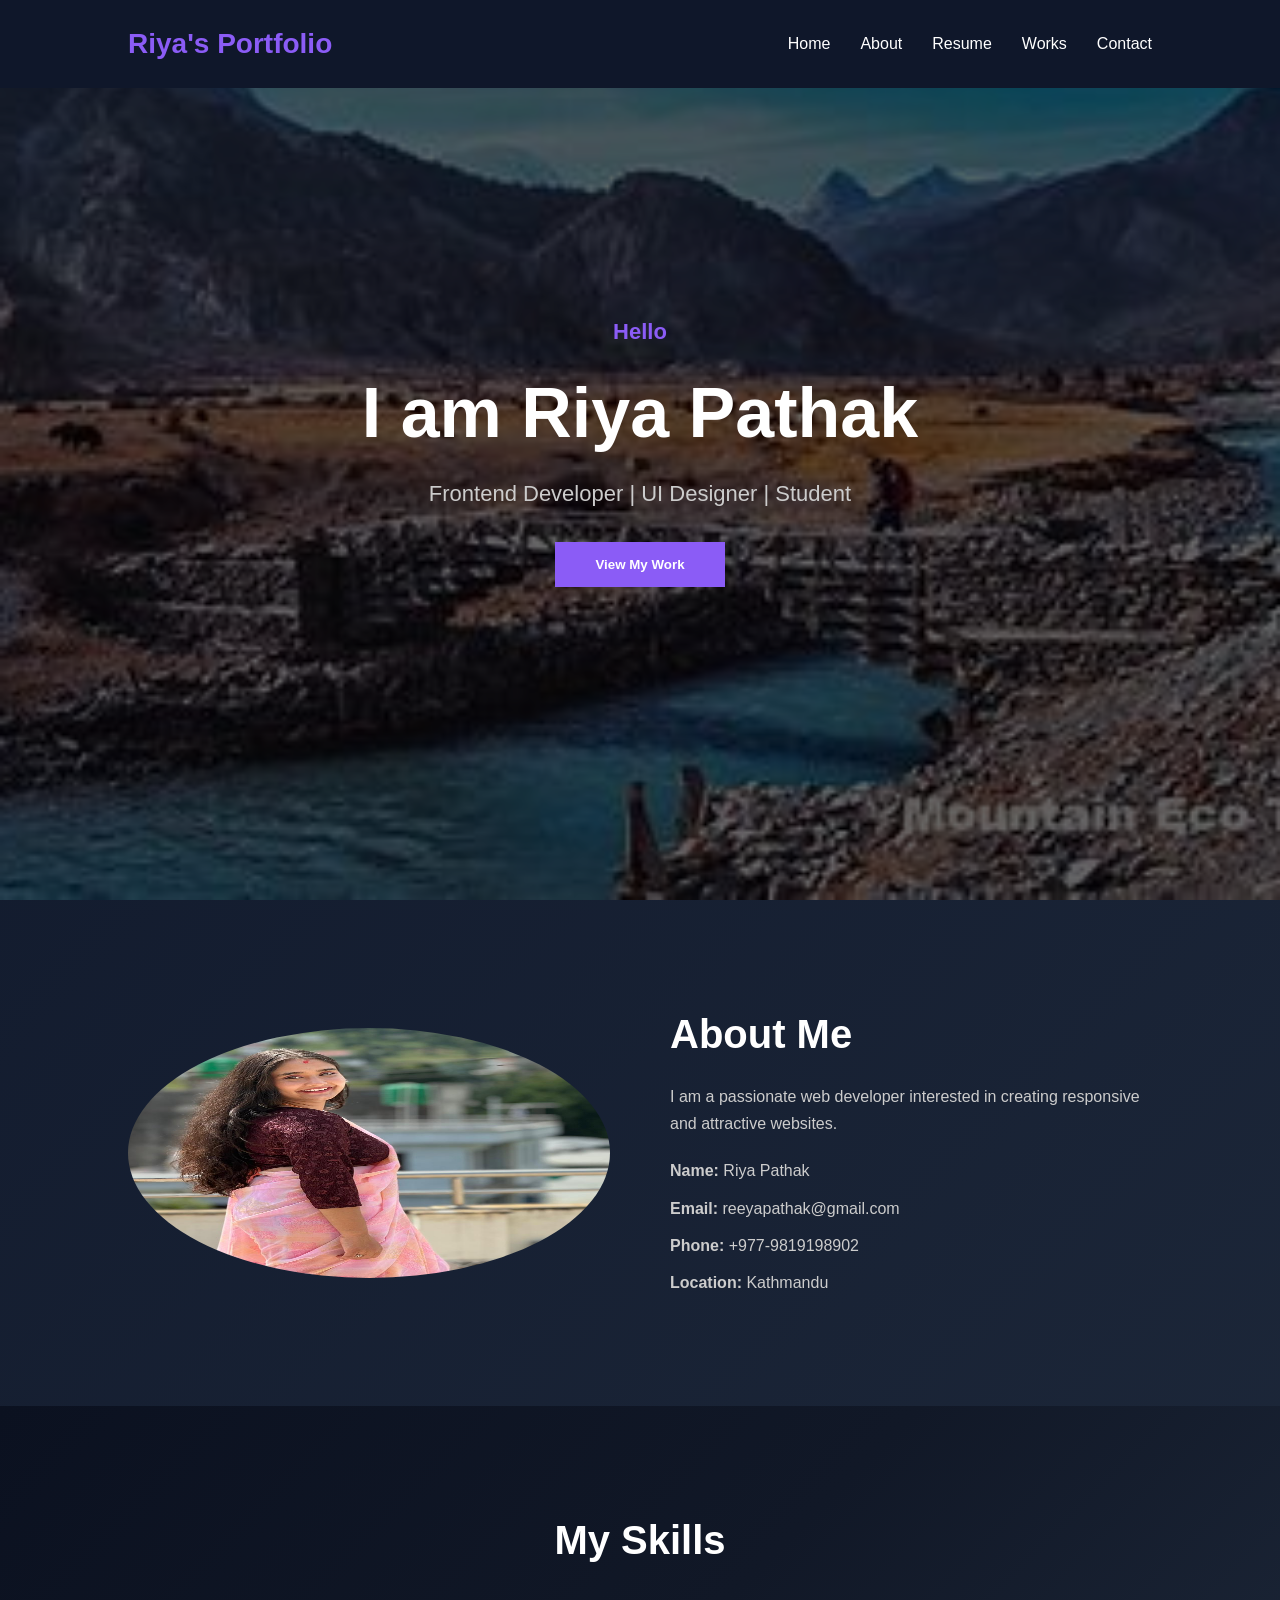
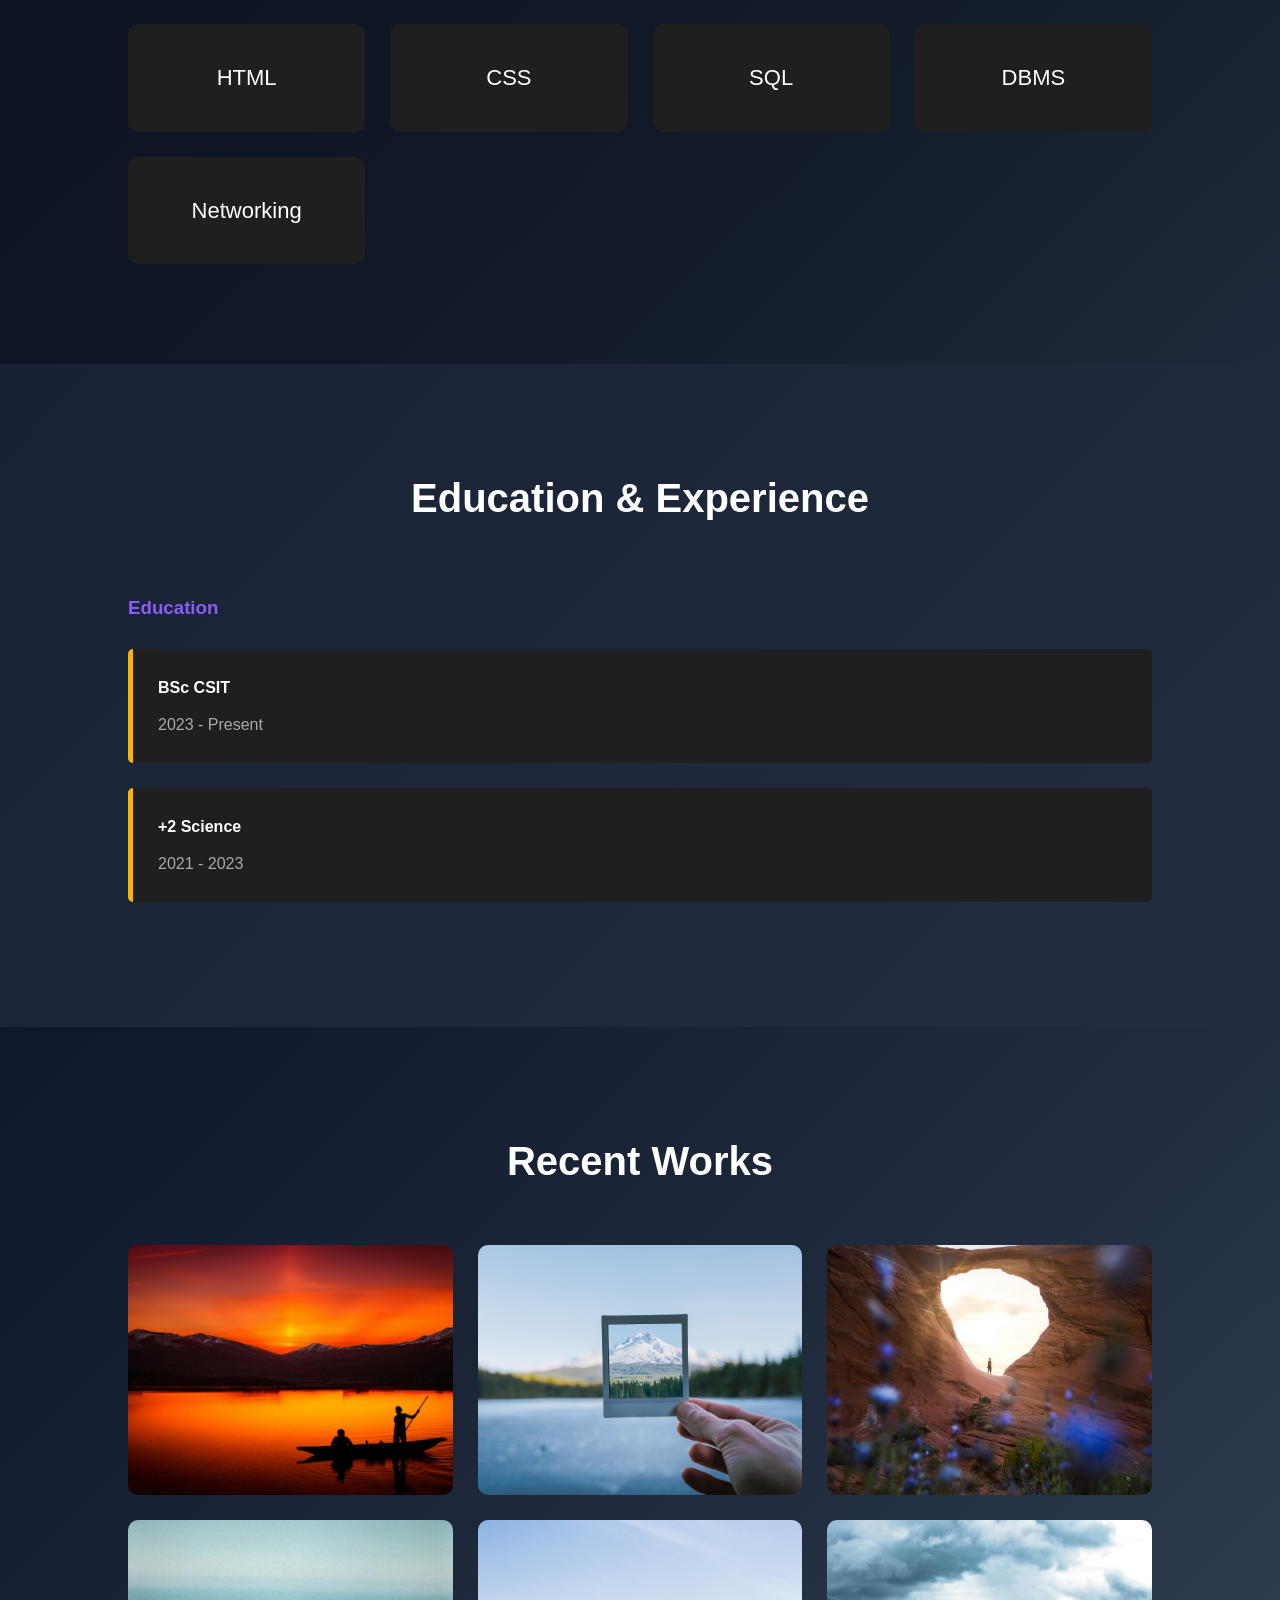
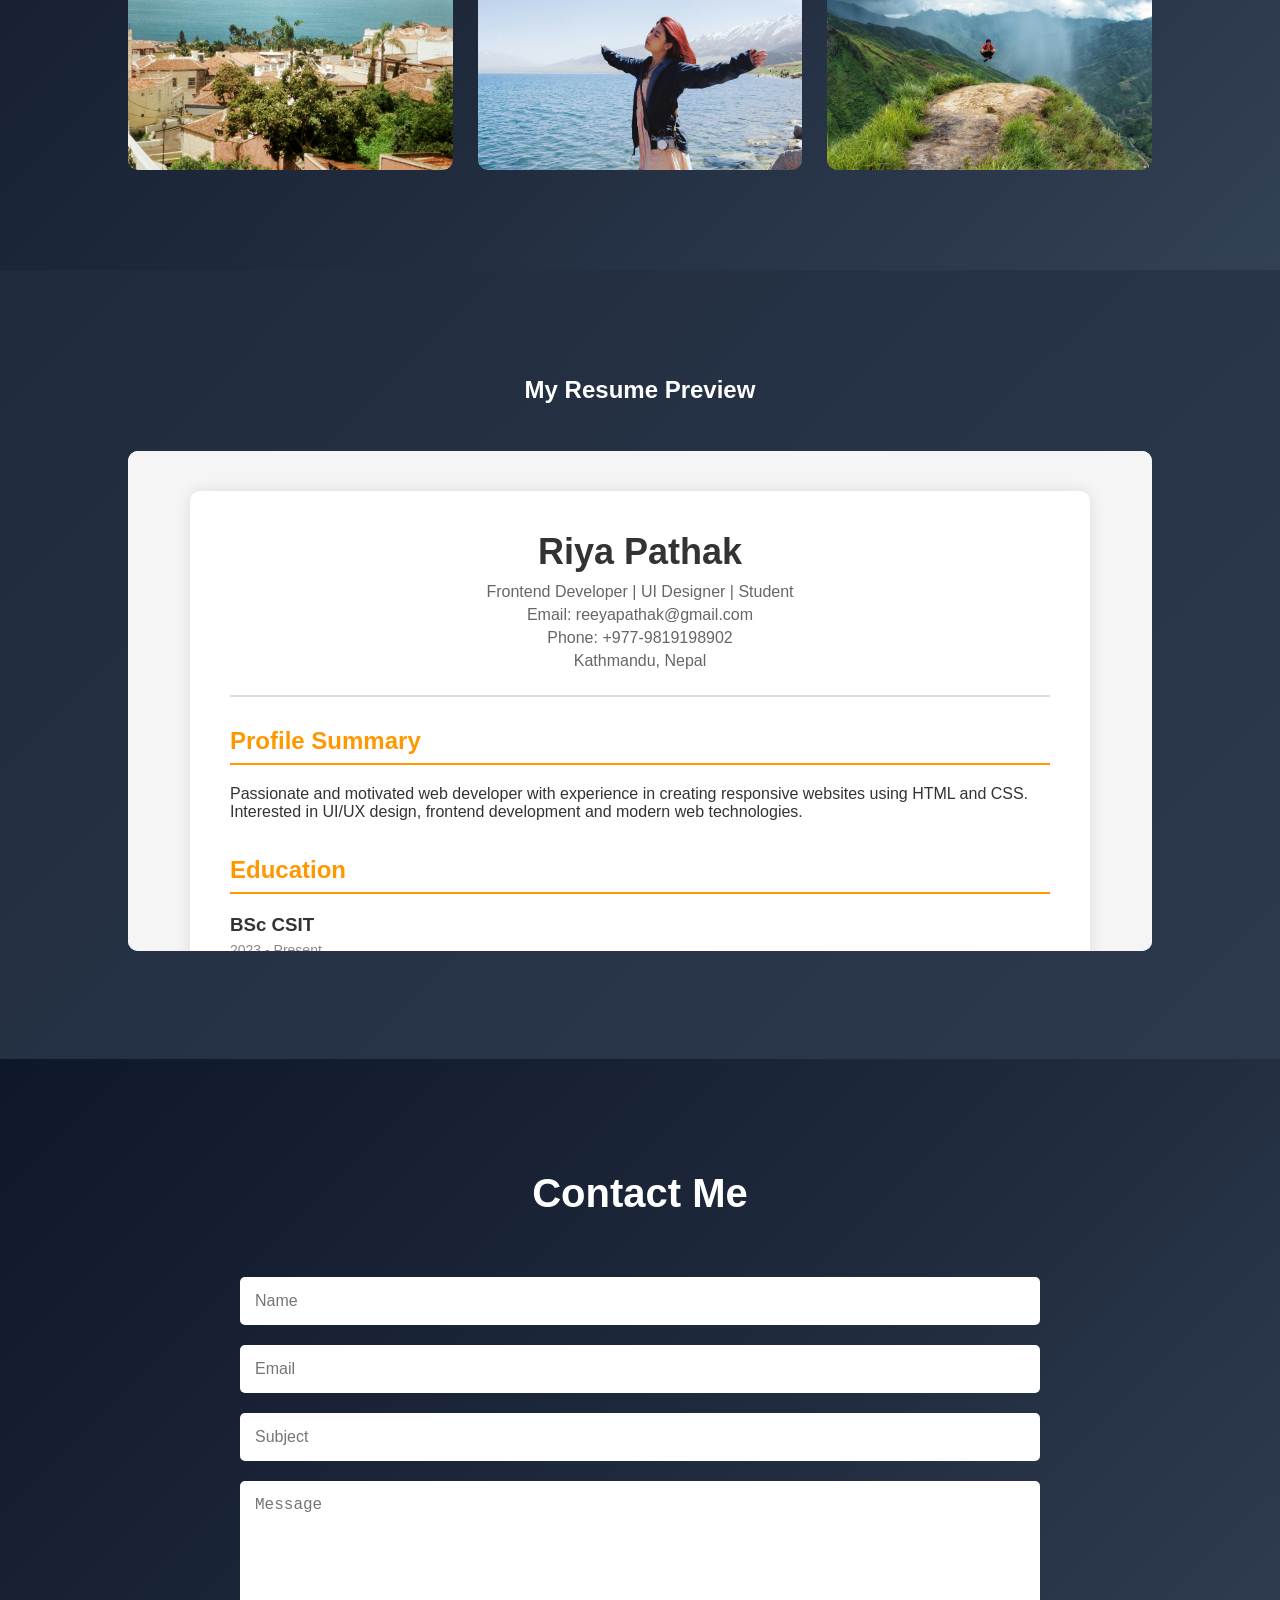
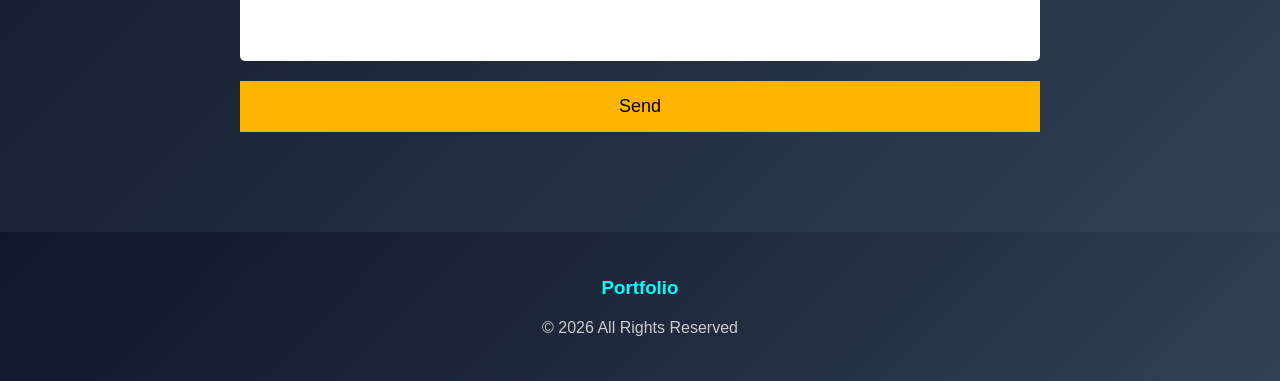
==== commit fff8db3f: "update photo" ====
--- a/index.html
+++ b/index.html
@@ -42,7 +42,7 @@
 
     <section id="about">
         <div class="about-left">
-            <img src="images/profile.jpg">
+          <img src="images/riya.jpg">
         </div>
 
         <div class="about-right">
--- a/mystyle.css
+++ b/mystyle.css
@@ -7,13 +7,15 @@
 
 body{
     font-family: 'Segoe UI', sans-serif;
-    background:#111;
+    background:linear-gradient(135deg,#0f172a,#1e293b,#334155);
     color:#fff;
     line-height:1.7;
 }
 
 img{
     width:100%;
+    height:auto;
+    max-height:250px;
     display:block;
 }
 
@@ -46,7 +48,7 @@
     left:0;
     width:100%;
     z-index:1000;
-    background:rgba(0,0,0,0.9);
+    background: #0f172a;
 }
 
 nav{
@@ -59,7 +61,7 @@
 .logo{
     font-size:28px;
     font-weight:bold;
-    color:#ffb400;
+    color: #8b5cf6;
 }
 
 nav ul{
@@ -72,7 +74,7 @@
 }
 
 nav ul li a:hover{
-    color:#ffb400;
+    color:#8b5cf6;
 }
 
 
@@ -106,7 +108,7 @@
 }
 
 .overlay h4{
-    color:#ffb400;
+    color:#8b5cf6;
     font-size:22px;
 }
 
@@ -124,8 +126,8 @@
     margin-top:30px;
     padding:15px 40px;
     border:none;
-    background:#ffb400;
-    color:black;
+    background:#8b5cf6;
+    color:white;
     font-weight:bold;
     cursor:pointer;
     transition:.4s;
@@ -144,10 +146,12 @@
 
 .about-left{
     flex:1;
+    align-items:center;
 }
 
 .about-left img{
-    border-radius:10px;
+    border-radius:50%;
+    /* overflow:hidden; */
 }
 
 .about-right{
@@ -156,7 +160,7 @@
 
 .about-right h2{
     font-size:40px;
-    color:#ffb400;
+    color:white;
 }
 
 .info{
@@ -169,7 +173,7 @@
 
 
 #skills{
-    background:#1a1a1a;
+     background:linear-gradient(135deg,#0b1120,#111827,#1e293b);
 }
 
 #skills h2{
@@ -185,7 +189,7 @@
 }
 
 .skill-card{
-    background:#222;
+    background:#1f1f1f;
     padding:35px;
     text-align:center;
     border-radius:10px;
@@ -195,8 +199,8 @@
 
 .skill-card:hover{
     transform:translateY(-10px);
-    background:#ffb400;
-    color:black;
+    background:#8b5cf6;
+    color:white;
 }
 
 
@@ -218,7 +222,7 @@
 
 .education h3,
 .experience h3{
-    color:#ffb400;
+    color:#8b5cf6;
     margin-bottom:25px;
 }
 
@@ -246,7 +250,7 @@
 
 
 #portfolio{
-    background:#1a1a1a;
+    background:linear-gradient(135deg,#0f172a,#1e293b,#334155);
 }
 
 #portfolio h2{
@@ -267,6 +271,10 @@
 }
 
 .project img{
+    width:100%;
+    height:250px;     
+    object-fit:cover;
+    display:block;
     transition:.5s;
 }
 
@@ -292,7 +300,7 @@
 
 
 #contact{
-    background:#1a1a1a;
+    background:linear-gradient(135deg,#0f172a,#1e293b,#334155);
 }
 
 #contact h2{
@@ -342,14 +350,13 @@
 footer{
     text-align:center;
     padding:40px;
-    background:black;
+    background: linear-gradient(135deg,#0f172a,#1e293b,#334155);
 }
 
 footer h3{
-    color:#ffb400;
+    color:aqua;
     margin-bottom:10px;
 }
-
 
 
 @keyframes fadeUp{
@@ -369,7 +376,7 @@
 #resume,
 #portfolio,
 #contact{
-    animation:fadeUp 1s ease;
+    animation:fadeUp 2s ease;
 }
 
 @media(max-width:768px){
